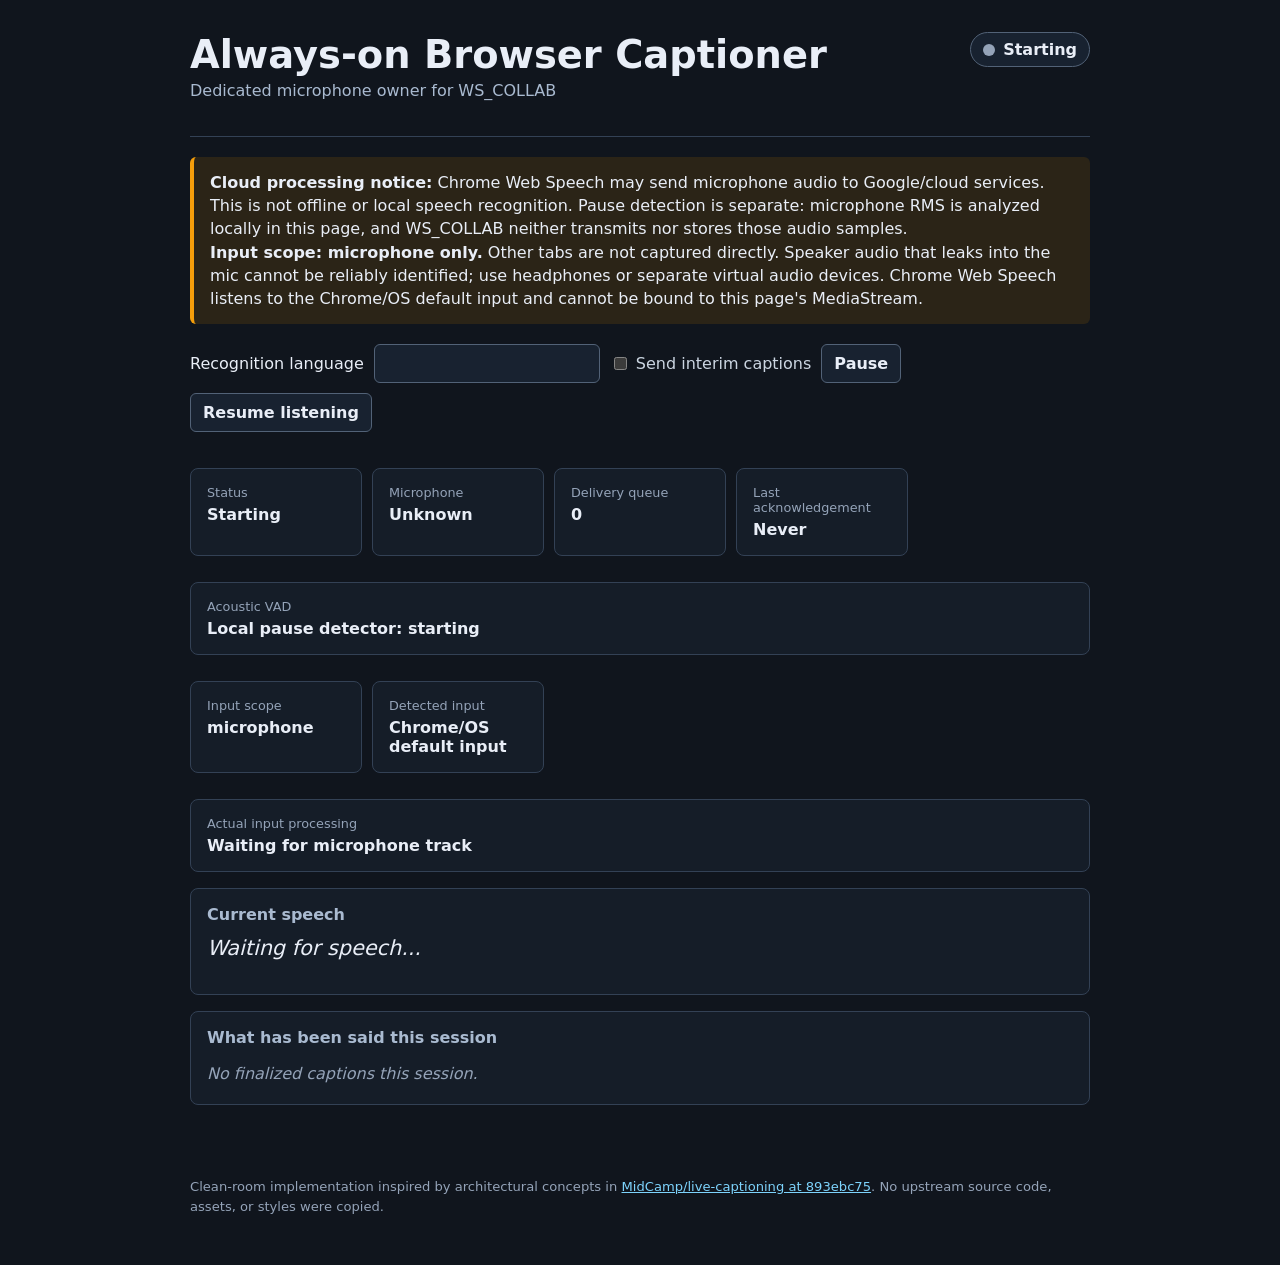
==== src/ws_collab/captioner/index.html @ 41a1be84 "Save uncommitted changes" ====
<!doctype html>
<html lang="en">
<head>
  <meta charset="utf-8">
  <meta name="viewport" content="width=device-width, initial-scale=1">
  <meta name="ws-captioner-token" content="__TOKEN__">
  <meta name="ws-captioner-boot" content="__BOOT_ID__">
  <meta name="ws-captioner-language" content="__LANGUAGE__">
  <meta name="ws-captioner-enabled" content="__ENABLED__">
  <meta name="ws-captioner-paused" content="__PAUSED__">
  <meta name="ws-captioner-send-interims" content="__SEND_INTERIMS__">
  <title>Always-on Browser Captioner</title>
  <link rel="stylesheet" href="captioner.css">
  <script src="captioner_runtime.js" defer></script>
  <script src="transcript_runtime.js" defer></script>
  <script src="captioner.js" defer></script>
</head>
<body>
  <main>
    <header>
      <div id="recording-indicator" class="indicator" aria-live="polite">
        <span class="dot" aria-hidden="true"></span>
        <span id="recording-label">Starting</span>
      </div>
      <h1>Always-on Browser Captioner</h1>
      <p class="subtitle">Dedicated microphone owner for WS_COLLAB</p>
    </header>

    <section class="notice" aria-label="Privacy disclosure">
      <strong>Cloud processing notice:</strong>
      Chrome Web Speech may send microphone audio to Google/cloud services.
      This is not offline or local speech recognition. Pause detection is separate:
      microphone RMS is analyzed locally in this page, and WS_COLLAB neither transmits
      nor stores those audio samples.
      <br><strong>Input scope: microphone only.</strong> Other tabs are not captured directly. Speaker audio that leaks into the mic cannot be reliably identified; use headphones or separate virtual audio devices. Chrome Web Speech listens to the Chrome/OS default input and cannot be bound to this page's MediaStream.
    </section>

    <section class="controls">
      <label for="language">Recognition language</label>
      <input id="language" type="text" maxlength="35" autocomplete="off">
      <label class="check"><input id="send-interims" type="checkbox"> Send interim captions</label>
      <button id="pause" type="button">Pause</button>
      <button id="resume" type="button">Resume listening</button>
    </section>

    <section class="status-grid" aria-label="Captioner status">
      <div><span>Status</span><strong id="status">Starting</strong></div>
      <div><span>Microphone</span><strong id="mic">Unknown</strong></div>
      <div><span>Delivery queue</span><strong id="queue-depth">0</strong></div>
      <div><span>Last acknowledgement</span><strong id="last-ack">Never</strong></div>
      <div class="vad-card"><span>Acoustic VAD</span><strong id="vad-status">Local pause detector: starting</strong></div>
      <div><span>Input scope</span><strong id="input-scope">microphone</strong></div>
      <div><span>Detected input</span><strong id="input-device">Chrome/OS default input</strong></div>
      <div class="vad-card"><span>Actual input processing</span><strong id="input-processing">Waiting for microphone track</strong></div>
    </section>

    <section class="current">
      <h2>Current speech</h2>
      <p id="interim" aria-live="polite">Waiting for speech...</p>
    </section>

    <section class="transcript-card">
      <h2>What has been said this session</h2>
      <div id="final-log" class="final-log transcript-flow" aria-live="polite">
        <span class="transcript-empty">No finalized captions this session.</span>
      </div>
    </section>

    <p id="error" class="error" role="alert"></p>
    <footer>
      Clean-room implementation inspired by architectural concepts in
      <a href="https://github.com/MidCamp/live-captioning/tree/893ebc75e9847dbb055963875822cf9b6afb94b8">MidCamp/live-captioning at 893ebc75</a>.
      No upstream source code, assets, or styles were copied.
    </footer>
  </main>
</body>
</html>
---- src/ws_collab/captioner/captioner.css ----
:root {
  color-scheme: dark;
  font-family: system-ui, -apple-system, BlinkMacSystemFont, "Segoe UI", sans-serif;
  background: #10151d;
  color: #e9eef7;
}

* { box-sizing: border-box; }
body { margin: 0; min-height: 100vh; background: #10151d; }
main { width: min(900px, calc(100% - 32px)); margin: 0 auto; padding: 32px 0 48px; }
header { position: relative; border-bottom: 1px solid #334155; padding-bottom: 20px; }
h1, h2, p { margin-top: 0; }
h1 { margin-bottom: 4px; font-size: clamp(1.7rem, 4vw, 2.4rem); }
h2 { margin-bottom: 12px; font-size: 1rem; color: #a9bad0; }
.subtitle { color: #a9bad0; }
.indicator {
  display: inline-flex; align-items: center; gap: 8px; float: right;
  padding: 7px 12px; border: 1px solid #526277; border-radius: 999px;
  background: #182230; font-weight: 700;
}
.dot { width: 12px; height: 12px; border-radius: 50%; background: #94a3b8; }
.indicator.listening .dot, .indicator.speaking .dot {
  background: #ef4444; box-shadow: 0 0 0 5px rgb(239 68 68 / 18%);
}
.indicator.speaking .dot { animation: pulse 1s infinite; }
.indicator.paused .dot { background: #f59e0b; }
.indicator.error .dot { background: #ef4444; }
@keyframes pulse { 50% { transform: scale(1.35); } }
.notice {
  margin: 20px 0; padding: 14px 16px; border-left: 4px solid #f59e0b;
  border-radius: 6px; background: #2b2417; line-height: 1.45;
}
.controls { display: flex; flex-wrap: wrap; align-items: center; gap: 10px; margin: 20px 0; }
input, button {
  border: 1px solid #526277; border-radius: 6px; background: #182230;
  color: inherit; padding: 9px 12px; font: inherit;
}
button { cursor: pointer; font-weight: 700; }
button:hover { border-color: #7dd3fc; }
button:disabled { opacity: .45; cursor: default; }
.check { display: inline-flex; align-items: center; gap: 6px; color: #cbd5e1; }
.status-grid { display: grid; grid-template-columns: repeat(auto-fit, minmax(170px, 1fr)); gap: 10px; }
.status-grid div, .current, .transcript-card {
  margin-top: 16px; padding: 16px; border: 1px solid #334155;
  border-radius: 8px; background: #151d28;
}
.status-grid span { display: block; color: #94a3b8; font-size: .8rem; margin-bottom: 5px; }
.status-grid .vad-card { grid-column: 1 / -1; }
#interim { min-height: 2em; margin: 0; font-size: 1.3rem; font-style: italic; }
.final-log { max-height: 38vh; overflow: auto; margin-bottom: 0; }
.transcript-flow { line-height: 1.85; }
.transcript-utterance { color: #e9eef7; }
.transcript-utterance + .transcript-utterance::before { content: " "; }
.transcript-empty { color: #94a3b8; font-style: italic; }
.silence-marker {
  --silence-scale: 1;
  display: inline-flex;
  align-items: center;
  gap: 3px;
  margin: 0 7px;
  padding: 1px 5px;
  border: 1px solid #38a7ff;
  border-radius: 999px;
  color: #7dd3fc;
  background: rgb(14 116 200 / 15%);
  font-size: .7rem;
  font-weight: 700;
  line-height: 1.3;
  vertical-align: .12em;
  transform: scaleX(var(--silence-scale));
  transform-origin: center;
}
.silence-marker svg { width: 8px; height: 10px; fill: currentColor; flex: none; }
.silence-marker.approximate { border-style: dashed; opacity: .72; }
.error { min-height: 1.5em; color: #fca5a5; margin-top: 16px; }
footer { margin-top: 32px; color: #94a3b8; font-size: .82rem; line-height: 1.5; }
a { color: #7dd3fc; }
@media (max-width: 620px) {
  .indicator { float: none; margin-bottom: 16px; }
  .controls { align-items: stretch; flex-direction: column; }
}
@media (max-width: 380px) {
  .silence-marker svg { display: none; }
  .silence-marker { margin-inline: 3px; }
}
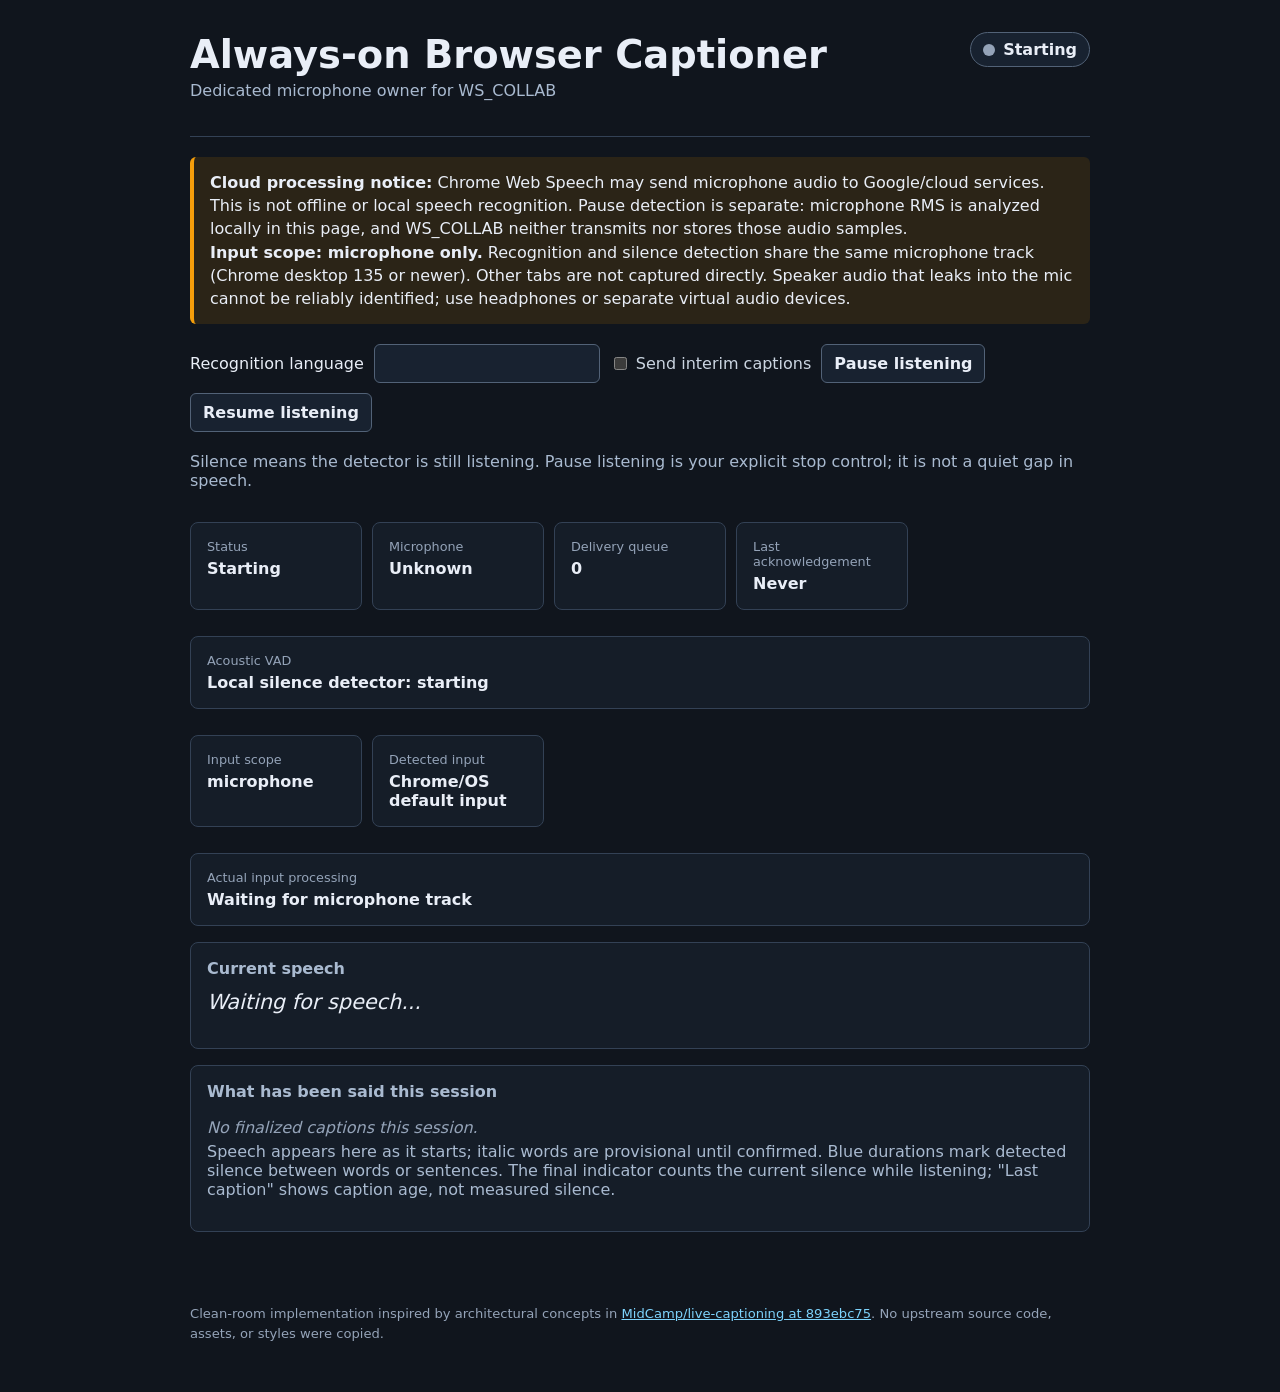
==== commit 9bd341bc: "Save uncommitted changes" ====
--- a/src/ws_collab/captioner/index.html
+++ b/src/ws_collab/captioner/index.html
@@ -32,23 +32,24 @@
       This is not offline or local speech recognition. Pause detection is separate:
       microphone RMS is analyzed locally in this page, and WS_COLLAB neither transmits
       nor stores those audio samples.
-      <br><strong>Input scope: microphone only.</strong> Other tabs are not captured directly. Speaker audio that leaks into the mic cannot be reliably identified; use headphones or separate virtual audio devices. Chrome Web Speech listens to the Chrome/OS default input and cannot be bound to this page's MediaStream.
+      <br><strong>Input scope: microphone only.</strong> Recognition and silence detection share the same microphone track (Chrome desktop 135 or newer). Other tabs are not captured directly. Speaker audio that leaks into the mic cannot be reliably identified; use headphones or separate virtual audio devices.
     </section>
 
     <section class="controls">
       <label for="language">Recognition language</label>
       <input id="language" type="text" maxlength="35" autocomplete="off">
       <label class="check"><input id="send-interims" type="checkbox"> Send interim captions</label>
-      <button id="pause" type="button">Pause</button>
-      <button id="resume" type="button">Resume listening</button>
+      <button id="pause" type="button" title="Stop Chrome Captions listening: release the microphone and stop speech recognition and silence detection until you resume. Saved captions are kept.">Pause listening</button>
+      <button id="resume" type="button" title="Clear the user pause and retry microphone access and recognition. The backend-selected window will listen; this does not change source selection.">Resume listening</button>
     </section>
+    <p class="subtitle">Silence means the detector is still listening. Pause listening is your explicit stop control; it is not a quiet gap in speech.</p>
 
     <section class="status-grid" aria-label="Captioner status">
       <div><span>Status</span><strong id="status">Starting</strong></div>
       <div><span>Microphone</span><strong id="mic">Unknown</strong></div>
       <div><span>Delivery queue</span><strong id="queue-depth">0</strong></div>
       <div><span>Last acknowledgement</span><strong id="last-ack">Never</strong></div>
-      <div class="vad-card"><span>Acoustic VAD</span><strong id="vad-status">Local pause detector: starting</strong></div>
+      <div class="vad-card"><span>Acoustic VAD</span><strong id="vad-status">Local silence detector: starting</strong></div>
       <div><span>Input scope</span><strong id="input-scope">microphone</strong></div>
       <div><span>Detected input</span><strong id="input-device">Chrome/OS default input</strong></div>
       <div class="vad-card"><span>Actual input processing</span><strong id="input-processing">Waiting for microphone track</strong></div>
@@ -64,6 +65,7 @@
       <div id="final-log" class="final-log transcript-flow" aria-live="polite">
         <span class="transcript-empty">No finalized captions this session.</span>
       </div>
+      <p class="subtitle">Speech appears here as it starts; italic words are provisional until confirmed. Blue durations mark detected silence between words or sentences. The final indicator counts the current silence while listening; "Last caption" shows caption age, not measured silence.</p>
     </section>
 
     <p id="error" class="error" role="alert"></p>
--- a/src/ws_collab/captioner/captioner.css
+++ b/src/ws_collab/captioner/captioner.css
@@ -70,7 +70,12 @@
   transform: scaleX(var(--silence-scale));
   transform-origin: center;
 }
-.silence-marker svg { width: 8px; height: 10px; fill: currentColor; flex: none; }
+.transcript-live-tail { margin-inline-start: 6px; font-size: .85em; }
+.transcript-draft { font-size: 1.176em; font-style: italic; margin-inline-end: 6px; }
+.transcript-last-age, .transcript-detector-state { color: #94a3b8; }
+.transcript-last-age { font-variant-numeric: tabular-nums; }
+.silence-marker.live { transform: none; font-variant-numeric: tabular-nums; }
+.silence-marker[hidden] { display: none; }
 .silence-marker.approximate { border-style: dashed; opacity: .72; }
 .error { min-height: 1.5em; color: #fca5a5; margin-top: 16px; }
 footer { margin-top: 32px; color: #94a3b8; font-size: .82rem; line-height: 1.5; }
@@ -80,6 +85,5 @@
   .controls { align-items: stretch; flex-direction: column; }
 }
 @media (max-width: 380px) {
-  .silence-marker svg { display: none; }
   .silence-marker { margin-inline: 3px; }
 }
